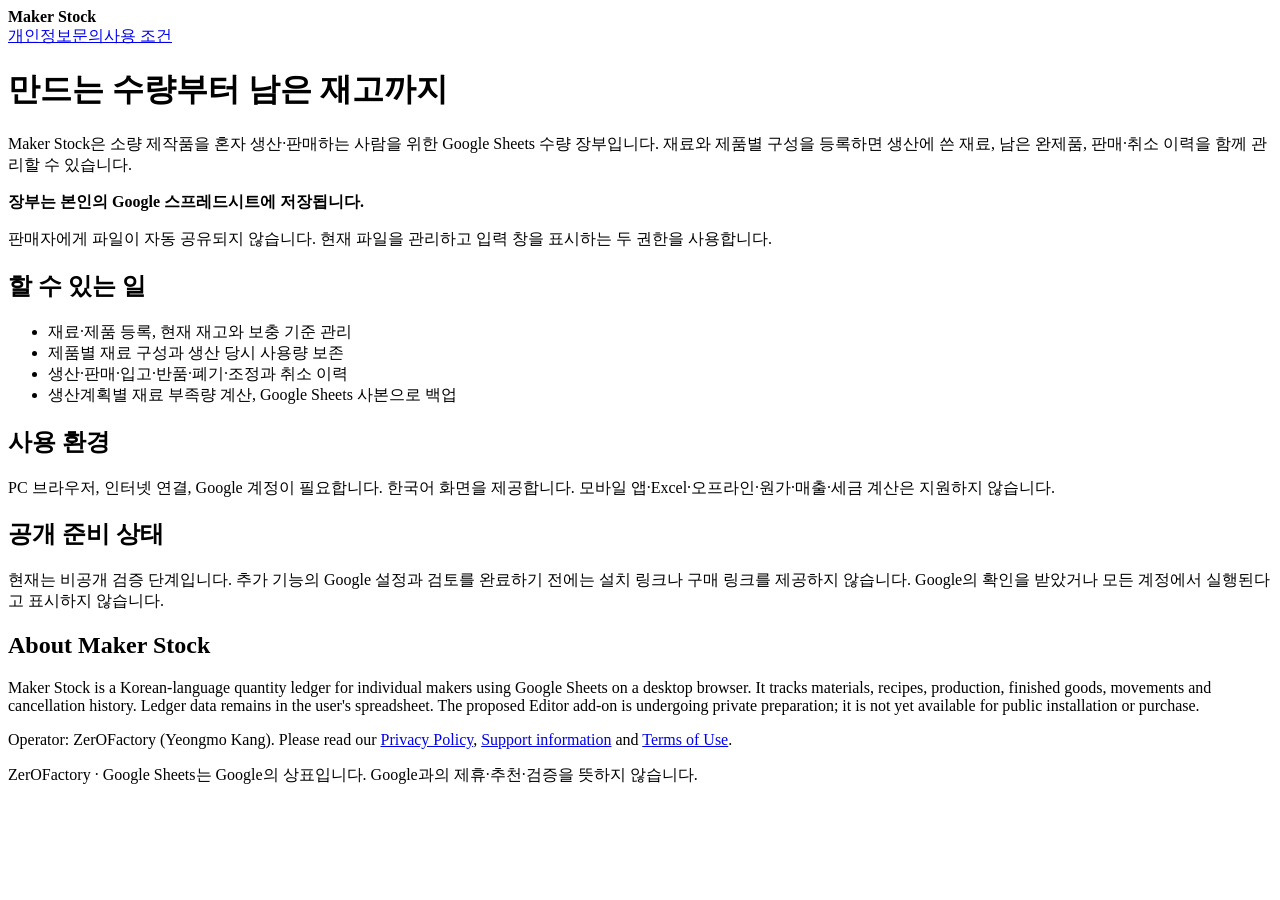
==== index.html @ 9075e79e "Publish Maker Stock product information" ====
<!doctype html><html lang="ko"><head><meta charset="utf-8"><meta name="viewport" content="width=device-width,initial-scale=1"><title>Maker Stock · 생산·재료 재고 장부</title><link rel="stylesheet" href="style.css"></head><body><header><strong>Maker Stock</strong><nav aria-label="주요 안내"><a href="privacy.html">개인정보</a><a href="support.html">문의</a><a href="terms.html">사용 조건</a></nav></header><main><h1>만드는 수량부터 남은 재고까지</h1><p>Maker Stock은 소량 제작품을 혼자 생산·판매하는 사람을 위한 Google Sheets 수량 장부입니다. 재료와 제품별 구성을 등록하면 생산에 쓴 재료, 남은 완제품, 판매·취소 이력을 함께 관리할 수 있습니다.</p><div class="summary"><strong>장부는 본인의 Google 스프레드시트에 저장됩니다.</strong><p>판매자에게 파일이 자동 공유되지 않습니다. 현재 파일을 관리하고 입력 창을 표시하는 두 권한을 사용합니다.</p></div><h2>할 수 있는 일</h2><ul><li>재료·제품 등록, 현재 재고와 보충 기준 관리</li><li>제품별 재료 구성과 생산 당시 사용량 보존</li><li>생산·판매·입고·반품·폐기·조정과 취소 이력</li><li>생산계획별 재료 부족량 계산, Google Sheets 사본으로 백업</li></ul><h2>사용 환경</h2><p>PC 브라우저, 인터넷 연결, Google 계정이 필요합니다. 한국어 화면을 제공합니다. 모바일 앱·Excel·오프라인·원가·매출·세금 계산은 지원하지 않습니다.</p><h2>공개 준비 상태</h2><p>현재는 비공개 검증 단계입니다. 추가 기능의 Google 설정과 검토를 완료하기 전에는 설치 링크나 구매 링크를 제공하지 않습니다. Google의 확인을 받았거나 모든 계정에서 실행된다고 표시하지 않습니다.</p><section lang="en"><h2>About Maker Stock</h2><p>Maker Stock is a Korean-language quantity ledger for individual makers using Google Sheets on a desktop browser. It tracks materials, recipes, production, finished goods, movements and cancellation history. Ledger data remains in the user's spreadsheet. The proposed Editor add-on is undergoing private preparation; it is not yet available for public installation or purchase.</p><p>Operator: ZerOFactory (Yeongmo Kang). Please read our <a href="privacy.html#english">Privacy Policy</a>, <a href="support.html">Support information</a> and <a href="terms.html">Terms of Use</a>.</p></section></main><footer>ZerOFactory · Google Sheets는 Google의 상표입니다. Google과의 제휴·추천·검증을 뜻하지 않습니다.</footer></body></html>
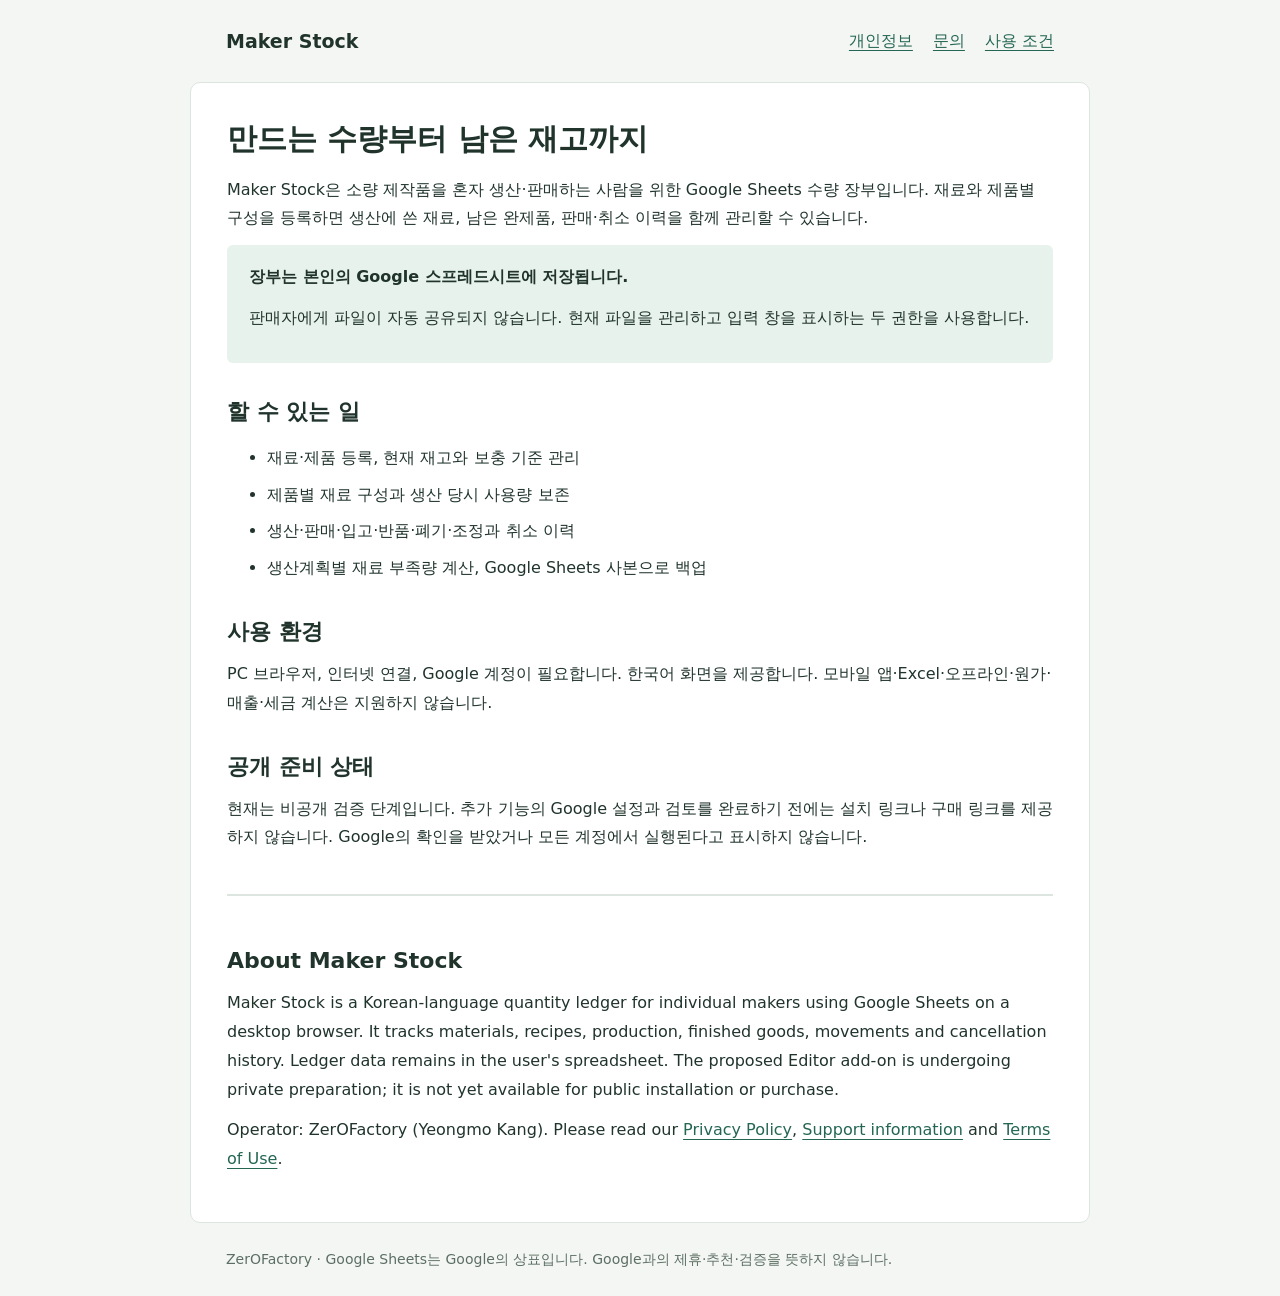
==== commit e7e1077f: "Verify Maker Stock documentation ownership" ====
--- a/index.html
+++ b/index.html
@@ -1 +1 @@
-<!doctype html><html lang="ko"><head><meta charset="utf-8"><meta name="viewport" content="width=device-width,initial-scale=1"><title>Maker Stock · 생산·재료 재고 장부</title><link rel="stylesheet" href="style.css"></head><body><header><strong>Maker Stock</strong><nav aria-label="주요 안내"><a href="privacy.html">개인정보</a><a href="support.html">문의</a><a href="terms.html">사용 조건</a></nav></header><main><h1>만드는 수량부터 남은 재고까지</h1><p>Maker Stock은 소량 제작품을 혼자 생산·판매하는 사람을 위한 Google Sheets 수량 장부입니다. 재료와 제품별 구성을 등록하면 생산에 쓴 재료, 남은 완제품, 판매·취소 이력을 함께 관리할 수 있습니다.</p><div class="summary"><strong>장부는 본인의 Google 스프레드시트에 저장됩니다.</strong><p>판매자에게 파일이 자동 공유되지 않습니다. 현재 파일을 관리하고 입력 창을 표시하는 두 권한을 사용합니다.</p></div><h2>할 수 있는 일</h2><ul><li>재료·제품 등록, 현재 재고와 보충 기준 관리</li><li>제품별 재료 구성과 생산 당시 사용량 보존</li><li>생산·판매·입고·반품·폐기·조정과 취소 이력</li><li>생산계획별 재료 부족량 계산, Google Sheets 사본으로 백업</li></ul><h2>사용 환경</h2><p>PC 브라우저, 인터넷 연결, Google 계정이 필요합니다. 한국어 화면을 제공합니다. 모바일 앱·Excel·오프라인·원가·매출·세금 계산은 지원하지 않습니다.</p><h2>공개 준비 상태</h2><p>현재는 비공개 검증 단계입니다. 추가 기능의 Google 설정과 검토를 완료하기 전에는 설치 링크나 구매 링크를 제공하지 않습니다. Google의 확인을 받았거나 모든 계정에서 실행된다고 표시하지 않습니다.</p><section lang="en"><h2>About Maker Stock</h2><p>Maker Stock is a Korean-language quantity ledger for individual makers using Google Sheets on a desktop browser. It tracks materials, recipes, production, finished goods, movements and cancellation history. Ledger data remains in the user's spreadsheet. The proposed Editor add-on is undergoing private preparation; it is not yet available for public installation or purchase.</p><p>Operator: ZerOFactory (Yeongmo Kang). Please read our <a href="privacy.html#english">Privacy Policy</a>, <a href="support.html">Support information</a> and <a href="terms.html">Terms of Use</a>.</p></section></main><footer>ZerOFactory · Google Sheets는 Google의 상표입니다. Google과의 제휴·추천·검증을 뜻하지 않습니다.</footer></body></html>
+<!doctype html><html lang="ko"><head><meta charset="utf-8"><meta name="viewport" content="width=device-width,initial-scale=1"><title>Maker Stock · 생산·재료 재고 장부</title><link rel="stylesheet" href="style.css"><meta name="google-site-verification" content="T2JCr-J_T_pqVKp1oH4stgGnAm1h7gl-puTuQ-lnNH0" /></head><body><header><strong>Maker Stock</strong><nav aria-label="주요 안내"><a href="privacy.html">개인정보</a><a href="support.html">문의</a><a href="terms.html">사용 조건</a></nav></header><main><h1>만드는 수량부터 남은 재고까지</h1><p>Maker Stock은 소량 제작품을 혼자 생산·판매하는 사람을 위한 Google Sheets 수량 장부입니다. 재료와 제품별 구성을 등록하면 생산에 쓴 재료, 남은 완제품, 판매·취소 이력을 함께 관리할 수 있습니다.</p><div class="summary"><strong>장부는 본인의 Google 스프레드시트에 저장됩니다.</strong><p>판매자에게 파일이 자동 공유되지 않습니다. 현재 파일을 관리하고 입력 창을 표시하는 두 권한을 사용합니다.</p></div><h2>할 수 있는 일</h2><ul><li>재료·제품 등록, 현재 재고와 보충 기준 관리</li><li>제품별 재료 구성과 생산 당시 사용량 보존</li><li>생산·판매·입고·반품·폐기·조정과 취소 이력</li><li>생산계획별 재료 부족량 계산, Google Sheets 사본으로 백업</li></ul><h2>사용 환경</h2><p>PC 브라우저, 인터넷 연결, Google 계정이 필요합니다. 한국어 화면을 제공합니다. 모바일 앱·Excel·오프라인·원가·매출·세금 계산은 지원하지 않습니다.</p><h2>공개 준비 상태</h2><p>현재는 비공개 검증 단계입니다. 추가 기능의 Google 설정과 검토를 완료하기 전에는 설치 링크나 구매 링크를 제공하지 않습니다. Google의 확인을 받았거나 모든 계정에서 실행된다고 표시하지 않습니다.</p><section lang="en"><h2>About Maker Stock</h2><p>Maker Stock is a Korean-language quantity ledger for individual makers using Google Sheets on a desktop browser. It tracks materials, recipes, production, finished goods, movements and cancellation history. Ledger data remains in the user's spreadsheet. The proposed Editor add-on is undergoing private preparation; it is not yet available for public installation or purchase.</p><p>Operator: ZerOFactory (Yeongmo Kang). Please read our <a href="privacy.html#english">Privacy Policy</a>, <a href="support.html">Support information</a> and <a href="terms.html">Terms of Use</a>.</p></section></main><footer>ZerOFactory · Google Sheets는 Google의 상표입니다. Google과의 제휴·추천·검증을 뜻하지 않습니다.</footer></body></html>
--- a/style.css
+++ b/style.css
@@ -0,0 +1 @@
+:root{color-scheme:light;--ink:#20342c;--muted:#5c6f64;--line:#dce5df;--paper:#fff;--canvas:#f4f6f3;--green:#246653}*{box-sizing:border-box}body{margin:0;background:var(--canvas);color:var(--ink);font:16px/1.8 system-ui,"Malgun Gothic",sans-serif}header,main,footer{max-width:900px;margin:auto;padding:24px 36px}header{display:flex;gap:28px;justify-content:space-between;align-items:center}header strong{font-size:19px}nav{display:flex;flex-wrap:wrap;gap:20px}a{color:var(--green);text-underline-offset:4px}main{background:var(--paper);border:1px solid var(--line);border-radius:10px;padding:36px}h1{font-size:30px;line-height:1.35;margin:0 0 16px}h2{font-size:22px;line-height:1.5;margin:32px 0 12px}h3{font-size:18px;margin:24px 0 8px}p{margin:12px 0}li{margin:8px 0}.meta,footer{color:var(--muted);font-size:14px}.notice{background:#fff5db;border-left:4px solid #aa7c17;padding:14px 18px;margin:0 0 24px}.summary{background:#e7f2ec;border-radius:6px;padding:18px 22px}.table{overflow-x:auto}table{width:100%;border-collapse:collapse;font-size:15px}th,td{padding:12px;text-align:left;vertical-align:top;border-bottom:1px solid var(--line)}th{background:var(--canvas)}th:first-child{width:25%}code{overflow-wrap:anywhere;font-size:.88em}section[lang=en]{border-top:2px solid var(--line);margin-top:42px;padding-top:16px}a:focus-visible{outline:3px solid #aa7c17;outline-offset:4px}@media(max-width:650px){header{display:block}nav{margin-top:12px;gap:14px}header,main,footer{padding:22px}main{border:0;border-radius:0}h1{font-size:26px}}@media print{header nav,.notice{display:none}body{background:white}main{border:0;padding:0}header,main,footer{max-width:none}h2,h3{break-after:avoid}tr,li{break-inside:avoid}a{color:inherit}}
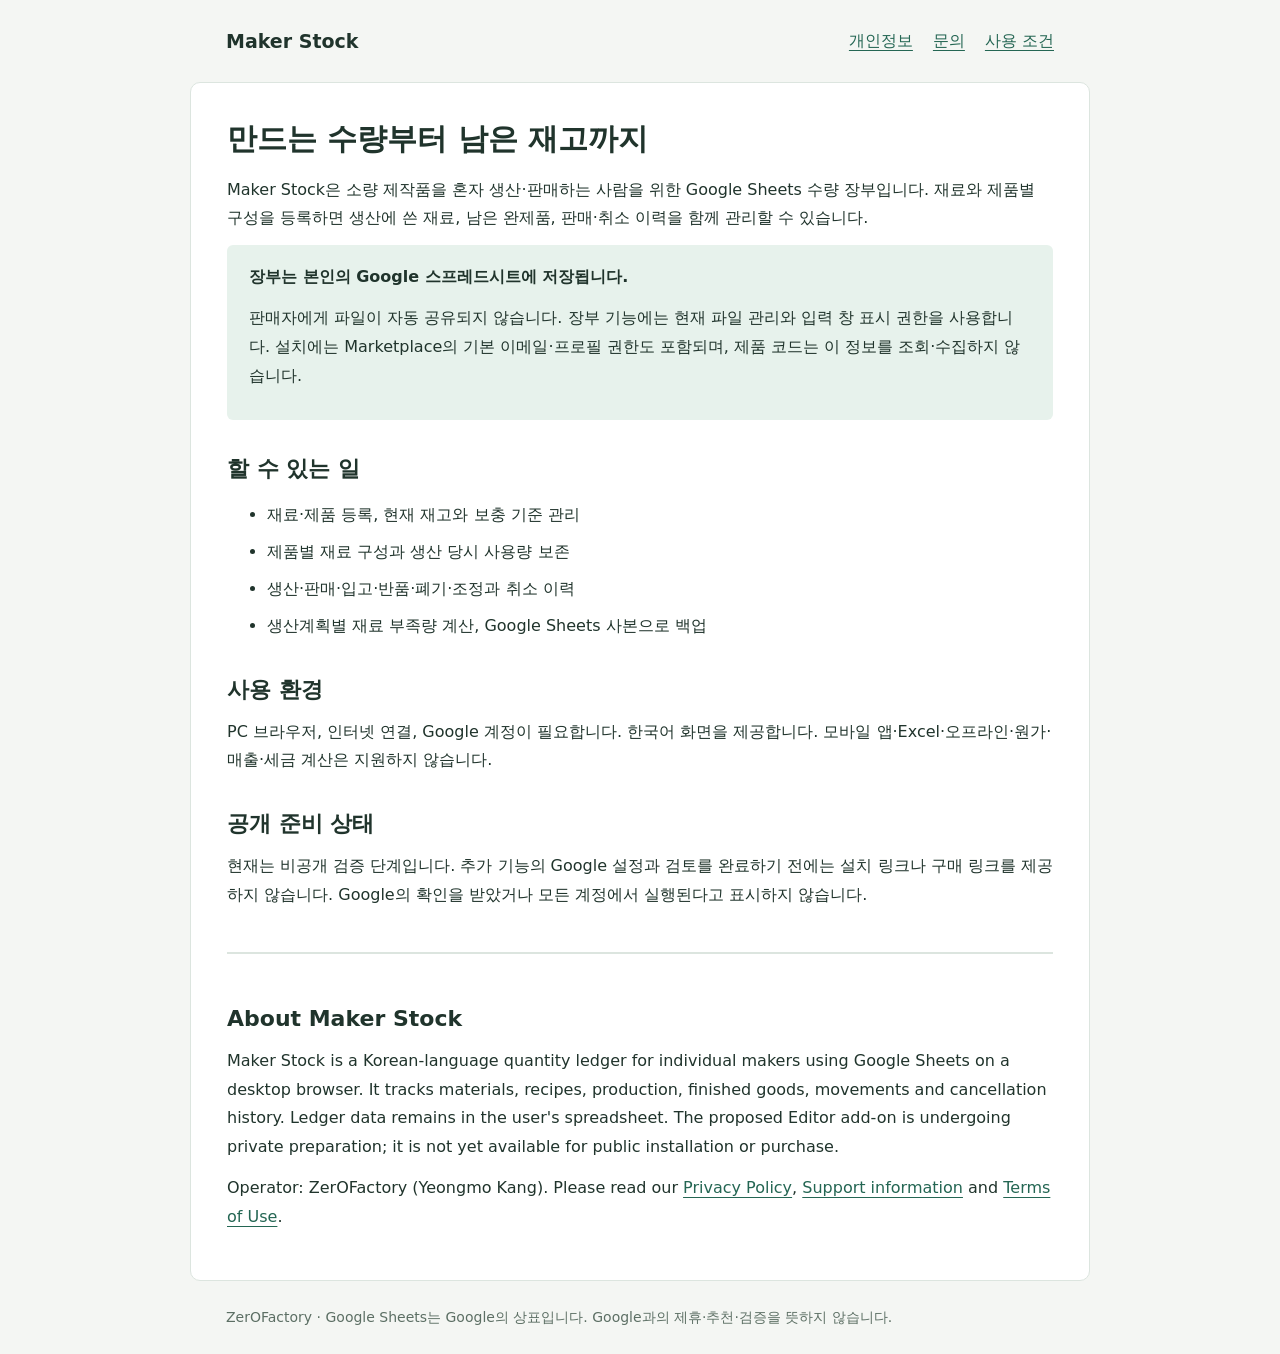
==== commit df49afa4: "Align Maker Stock installation permission disclosure" ====
--- a/index.html
+++ b/index.html
@@ -1 +1 @@
-<!doctype html><html lang="ko"><head><meta charset="utf-8"><meta name="viewport" content="width=device-width,initial-scale=1"><title>Maker Stock · 생산·재료 재고 장부</title><link rel="stylesheet" href="style.css"><meta name="google-site-verification" content="T2JCr-J_T_pqVKp1oH4stgGnAm1h7gl-puTuQ-lnNH0" /></head><body><header><strong>Maker Stock</strong><nav aria-label="주요 안내"><a href="privacy.html">개인정보</a><a href="support.html">문의</a><a href="terms.html">사용 조건</a></nav></header><main><h1>만드는 수량부터 남은 재고까지</h1><p>Maker Stock은 소량 제작품을 혼자 생산·판매하는 사람을 위한 Google Sheets 수량 장부입니다. 재료와 제품별 구성을 등록하면 생산에 쓴 재료, 남은 완제품, 판매·취소 이력을 함께 관리할 수 있습니다.</p><div class="summary"><strong>장부는 본인의 Google 스프레드시트에 저장됩니다.</strong><p>판매자에게 파일이 자동 공유되지 않습니다. 현재 파일을 관리하고 입력 창을 표시하는 두 권한을 사용합니다.</p></div><h2>할 수 있는 일</h2><ul><li>재료·제품 등록, 현재 재고와 보충 기준 관리</li><li>제품별 재료 구성과 생산 당시 사용량 보존</li><li>생산·판매·입고·반품·폐기·조정과 취소 이력</li><li>생산계획별 재료 부족량 계산, Google Sheets 사본으로 백업</li></ul><h2>사용 환경</h2><p>PC 브라우저, 인터넷 연결, Google 계정이 필요합니다. 한국어 화면을 제공합니다. 모바일 앱·Excel·오프라인·원가·매출·세금 계산은 지원하지 않습니다.</p><h2>공개 준비 상태</h2><p>현재는 비공개 검증 단계입니다. 추가 기능의 Google 설정과 검토를 완료하기 전에는 설치 링크나 구매 링크를 제공하지 않습니다. Google의 확인을 받았거나 모든 계정에서 실행된다고 표시하지 않습니다.</p><section lang="en"><h2>About Maker Stock</h2><p>Maker Stock is a Korean-language quantity ledger for individual makers using Google Sheets on a desktop browser. It tracks materials, recipes, production, finished goods, movements and cancellation history. Ledger data remains in the user's spreadsheet. The proposed Editor add-on is undergoing private preparation; it is not yet available for public installation or purchase.</p><p>Operator: ZerOFactory (Yeongmo Kang). Please read our <a href="privacy.html#english">Privacy Policy</a>, <a href="support.html">Support information</a> and <a href="terms.html">Terms of Use</a>.</p></section></main><footer>ZerOFactory · Google Sheets는 Google의 상표입니다. Google과의 제휴·추천·검증을 뜻하지 않습니다.</footer></body></html>
+<!doctype html><html lang="ko"><head><meta charset="utf-8"><meta name="viewport" content="width=device-width,initial-scale=1"><title>Maker Stock · 생산·재료 재고 장부</title><link rel="stylesheet" href="style.css"><meta name="google-site-verification" content="T2JCr-J_T_pqVKp1oH4stgGnAm1h7gl-puTuQ-lnNH0" /></head><body><header><strong>Maker Stock</strong><nav aria-label="주요 안내"><a href="privacy.html">개인정보</a><a href="support.html">문의</a><a href="terms.html">사용 조건</a></nav></header><main><h1>만드는 수량부터 남은 재고까지</h1><p>Maker Stock은 소량 제작품을 혼자 생산·판매하는 사람을 위한 Google Sheets 수량 장부입니다. 재료와 제품별 구성을 등록하면 생산에 쓴 재료, 남은 완제품, 판매·취소 이력을 함께 관리할 수 있습니다.</p><div class="summary"><strong>장부는 본인의 Google 스프레드시트에 저장됩니다.</strong><p>판매자에게 파일이 자동 공유되지 않습니다. 장부 기능에는 현재 파일 관리와 입력 창 표시 권한을 사용합니다. 설치에는 Marketplace의 기본 이메일·프로필 권한도 포함되며, 제품 코드는 이 정보를 조회·수집하지 않습니다.</p></div><h2>할 수 있는 일</h2><ul><li>재료·제품 등록, 현재 재고와 보충 기준 관리</li><li>제품별 재료 구성과 생산 당시 사용량 보존</li><li>생산·판매·입고·반품·폐기·조정과 취소 이력</li><li>생산계획별 재료 부족량 계산, Google Sheets 사본으로 백업</li></ul><h2>사용 환경</h2><p>PC 브라우저, 인터넷 연결, Google 계정이 필요합니다. 한국어 화면을 제공합니다. 모바일 앱·Excel·오프라인·원가·매출·세금 계산은 지원하지 않습니다.</p><h2>공개 준비 상태</h2><p>현재는 비공개 검증 단계입니다. 추가 기능의 Google 설정과 검토를 완료하기 전에는 설치 링크나 구매 링크를 제공하지 않습니다. Google의 확인을 받았거나 모든 계정에서 실행된다고 표시하지 않습니다.</p><section lang="en"><h2>About Maker Stock</h2><p>Maker Stock is a Korean-language quantity ledger for individual makers using Google Sheets on a desktop browser. It tracks materials, recipes, production, finished goods, movements and cancellation history. Ledger data remains in the user's spreadsheet. The proposed Editor add-on is undergoing private preparation; it is not yet available for public installation or purchase.</p><p>Operator: ZerOFactory (Yeongmo Kang). Please read our <a href="privacy.html#english">Privacy Policy</a>, <a href="support.html">Support information</a> and <a href="terms.html">Terms of Use</a>.</p></section></main><footer>ZerOFactory · Google Sheets는 Google의 상표입니다. Google과의 제휴·추천·검증을 뜻하지 않습니다.</footer></body></html>
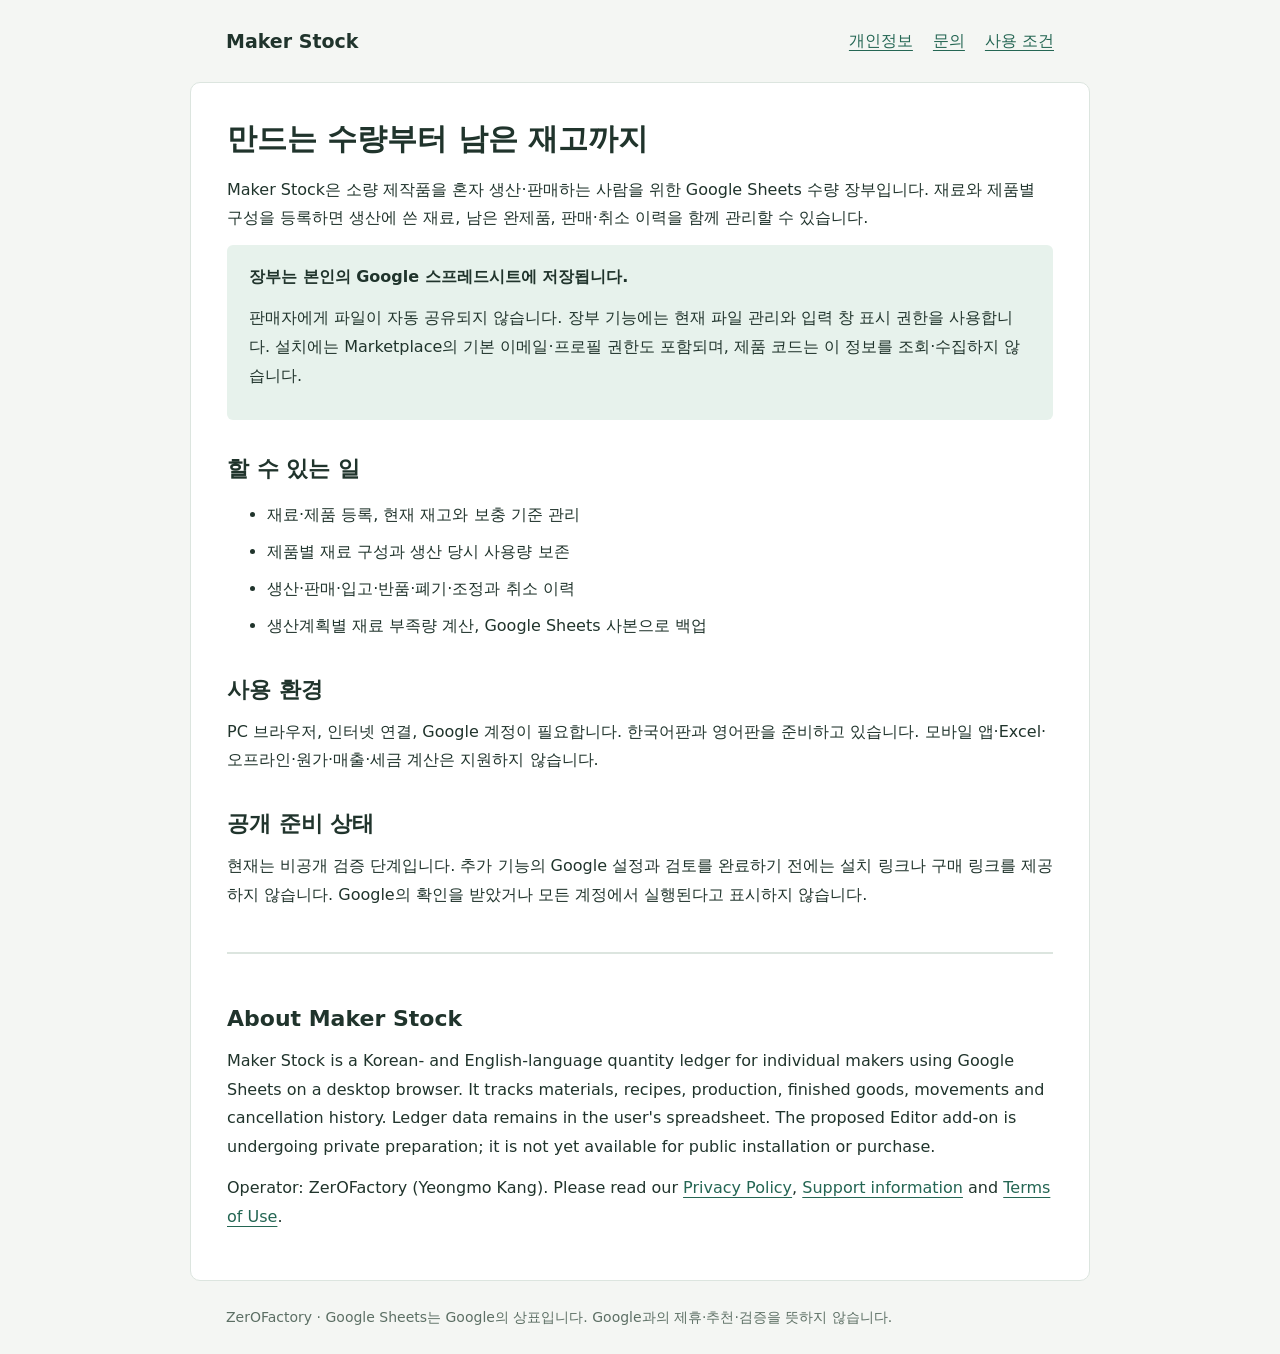
==== commit ebed1a8f: "Document Korean and English Maker Stock editions" ====
--- a/index.html
+++ b/index.html
@@ -1 +1 @@
-<!doctype html><html lang="ko"><head><meta charset="utf-8"><meta name="viewport" content="width=device-width,initial-scale=1"><title>Maker Stock · 생산·재료 재고 장부</title><link rel="stylesheet" href="style.css"><meta name="google-site-verification" content="T2JCr-J_T_pqVKp1oH4stgGnAm1h7gl-puTuQ-lnNH0" /></head><body><header><strong>Maker Stock</strong><nav aria-label="주요 안내"><a href="privacy.html">개인정보</a><a href="support.html">문의</a><a href="terms.html">사용 조건</a></nav></header><main><h1>만드는 수량부터 남은 재고까지</h1><p>Maker Stock은 소량 제작품을 혼자 생산·판매하는 사람을 위한 Google Sheets 수량 장부입니다. 재료와 제품별 구성을 등록하면 생산에 쓴 재료, 남은 완제품, 판매·취소 이력을 함께 관리할 수 있습니다.</p><div class="summary"><strong>장부는 본인의 Google 스프레드시트에 저장됩니다.</strong><p>판매자에게 파일이 자동 공유되지 않습니다. 장부 기능에는 현재 파일 관리와 입력 창 표시 권한을 사용합니다. 설치에는 Marketplace의 기본 이메일·프로필 권한도 포함되며, 제품 코드는 이 정보를 조회·수집하지 않습니다.</p></div><h2>할 수 있는 일</h2><ul><li>재료·제품 등록, 현재 재고와 보충 기준 관리</li><li>제품별 재료 구성과 생산 당시 사용량 보존</li><li>생산·판매·입고·반품·폐기·조정과 취소 이력</li><li>생산계획별 재료 부족량 계산, Google Sheets 사본으로 백업</li></ul><h2>사용 환경</h2><p>PC 브라우저, 인터넷 연결, Google 계정이 필요합니다. 한국어 화면을 제공합니다. 모바일 앱·Excel·오프라인·원가·매출·세금 계산은 지원하지 않습니다.</p><h2>공개 준비 상태</h2><p>현재는 비공개 검증 단계입니다. 추가 기능의 Google 설정과 검토를 완료하기 전에는 설치 링크나 구매 링크를 제공하지 않습니다. Google의 확인을 받았거나 모든 계정에서 실행된다고 표시하지 않습니다.</p><section lang="en"><h2>About Maker Stock</h2><p>Maker Stock is a Korean-language quantity ledger for individual makers using Google Sheets on a desktop browser. It tracks materials, recipes, production, finished goods, movements and cancellation history. Ledger data remains in the user's spreadsheet. The proposed Editor add-on is undergoing private preparation; it is not yet available for public installation or purchase.</p><p>Operator: ZerOFactory (Yeongmo Kang). Please read our <a href="privacy.html#english">Privacy Policy</a>, <a href="support.html">Support information</a> and <a href="terms.html">Terms of Use</a>.</p></section></main><footer>ZerOFactory · Google Sheets는 Google의 상표입니다. Google과의 제휴·추천·검증을 뜻하지 않습니다.</footer></body></html>
+<!doctype html><html lang="ko"><head><meta charset="utf-8"><meta name="viewport" content="width=device-width,initial-scale=1"><title>Maker Stock · 생산·재료 재고 장부</title><link rel="stylesheet" href="style.css"><meta name="google-site-verification" content="T2JCr-J_T_pqVKp1oH4stgGnAm1h7gl-puTuQ-lnNH0" /></head><body><header><strong>Maker Stock</strong><nav aria-label="주요 안내"><a href="privacy.html">개인정보</a><a href="support.html">문의</a><a href="terms.html">사용 조건</a></nav></header><main><h1>만드는 수량부터 남은 재고까지</h1><p>Maker Stock은 소량 제작품을 혼자 생산·판매하는 사람을 위한 Google Sheets 수량 장부입니다. 재료와 제품별 구성을 등록하면 생산에 쓴 재료, 남은 완제품, 판매·취소 이력을 함께 관리할 수 있습니다.</p><div class="summary"><strong>장부는 본인의 Google 스프레드시트에 저장됩니다.</strong><p>판매자에게 파일이 자동 공유되지 않습니다. 장부 기능에는 현재 파일 관리와 입력 창 표시 권한을 사용합니다. 설치에는 Marketplace의 기본 이메일·프로필 권한도 포함되며, 제품 코드는 이 정보를 조회·수집하지 않습니다.</p></div><h2>할 수 있는 일</h2><ul><li>재료·제품 등록, 현재 재고와 보충 기준 관리</li><li>제품별 재료 구성과 생산 당시 사용량 보존</li><li>생산·판매·입고·반품·폐기·조정과 취소 이력</li><li>생산계획별 재료 부족량 계산, Google Sheets 사본으로 백업</li></ul><h2>사용 환경</h2><p>PC 브라우저, 인터넷 연결, Google 계정이 필요합니다. 한국어판과 영어판을 준비하고 있습니다. 모바일 앱·Excel·오프라인·원가·매출·세금 계산은 지원하지 않습니다.</p><h2>공개 준비 상태</h2><p>현재는 비공개 검증 단계입니다. 추가 기능의 Google 설정과 검토를 완료하기 전에는 설치 링크나 구매 링크를 제공하지 않습니다. Google의 확인을 받았거나 모든 계정에서 실행된다고 표시하지 않습니다.</p><section lang="en"><h2>About Maker Stock</h2><p>Maker Stock is a Korean- and English-language quantity ledger for individual makers using Google Sheets on a desktop browser. It tracks materials, recipes, production, finished goods, movements and cancellation history. Ledger data remains in the user's spreadsheet. The proposed Editor add-on is undergoing private preparation; it is not yet available for public installation or purchase.</p><p>Operator: ZerOFactory (Yeongmo Kang). Please read our <a href="privacy.html#english">Privacy Policy</a>, <a href="support.html">Support information</a> and <a href="terms.html">Terms of Use</a>.</p></section></main><footer>ZerOFactory · Google Sheets는 Google의 상표입니다. Google과의 제휴·추천·검증을 뜻하지 않습니다.</footer></body></html>
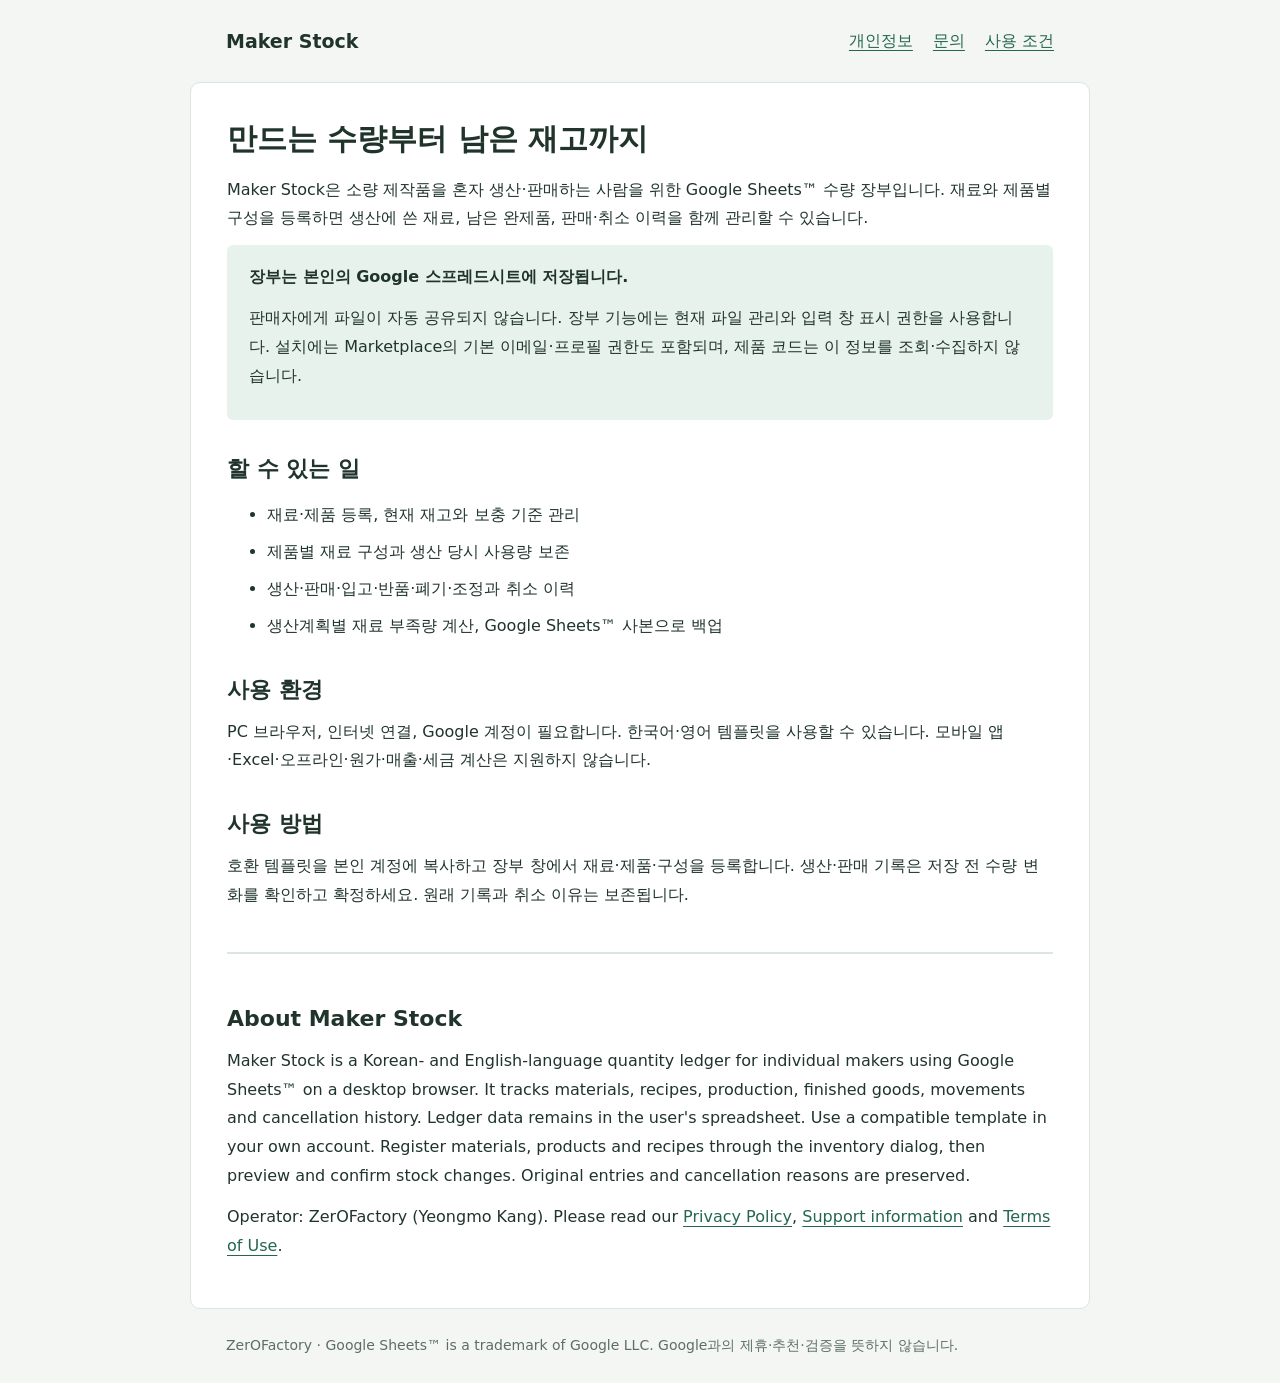
==== commit 04b27a0a: "Clarify Maker Stock usage and Google trademark attribution" ====
--- a/index.html
+++ b/index.html
@@ -1 +1 @@
-<!doctype html><html lang="ko"><head><meta charset="utf-8"><meta name="viewport" content="width=device-width,initial-scale=1"><title>Maker Stock · 생산·재료 재고 장부</title><link rel="stylesheet" href="style.css"><meta name="google-site-verification" content="T2JCr-J_T_pqVKp1oH4stgGnAm1h7gl-puTuQ-lnNH0" /></head><body><header><strong>Maker Stock</strong><nav aria-label="주요 안내"><a href="privacy.html">개인정보</a><a href="support.html">문의</a><a href="terms.html">사용 조건</a></nav></header><main><h1>만드는 수량부터 남은 재고까지</h1><p>Maker Stock은 소량 제작품을 혼자 생산·판매하는 사람을 위한 Google Sheets 수량 장부입니다. 재료와 제품별 구성을 등록하면 생산에 쓴 재료, 남은 완제품, 판매·취소 이력을 함께 관리할 수 있습니다.</p><div class="summary"><strong>장부는 본인의 Google 스프레드시트에 저장됩니다.</strong><p>판매자에게 파일이 자동 공유되지 않습니다. 장부 기능에는 현재 파일 관리와 입력 창 표시 권한을 사용합니다. 설치에는 Marketplace의 기본 이메일·프로필 권한도 포함되며, 제품 코드는 이 정보를 조회·수집하지 않습니다.</p></div><h2>할 수 있는 일</h2><ul><li>재료·제품 등록, 현재 재고와 보충 기준 관리</li><li>제품별 재료 구성과 생산 당시 사용량 보존</li><li>생산·판매·입고·반품·폐기·조정과 취소 이력</li><li>생산계획별 재료 부족량 계산, Google Sheets 사본으로 백업</li></ul><h2>사용 환경</h2><p>PC 브라우저, 인터넷 연결, Google 계정이 필요합니다. 한국어판과 영어판을 준비하고 있습니다. 모바일 앱·Excel·오프라인·원가·매출·세금 계산은 지원하지 않습니다.</p><h2>공개 준비 상태</h2><p>현재는 비공개 검증 단계입니다. 추가 기능의 Google 설정과 검토를 완료하기 전에는 설치 링크나 구매 링크를 제공하지 않습니다. Google의 확인을 받았거나 모든 계정에서 실행된다고 표시하지 않습니다.</p><section lang="en"><h2>About Maker Stock</h2><p>Maker Stock is a Korean- and English-language quantity ledger for individual makers using Google Sheets on a desktop browser. It tracks materials, recipes, production, finished goods, movements and cancellation history. Ledger data remains in the user's spreadsheet. The proposed Editor add-on is undergoing private preparation; it is not yet available for public installation or purchase.</p><p>Operator: ZerOFactory (Yeongmo Kang). Please read our <a href="privacy.html#english">Privacy Policy</a>, <a href="support.html">Support information</a> and <a href="terms.html">Terms of Use</a>.</p></section></main><footer>ZerOFactory · Google Sheets는 Google의 상표입니다. Google과의 제휴·추천·검증을 뜻하지 않습니다.</footer></body></html>
+<!doctype html><html lang="ko"><head><meta charset="utf-8"><meta name="viewport" content="width=device-width,initial-scale=1"><title>Maker Stock · 생산·재료 재고 장부</title><link rel="stylesheet" href="style.css"><meta name="google-site-verification" content="T2JCr-J_T_pqVKp1oH4stgGnAm1h7gl-puTuQ-lnNH0" /></head><body><header><strong>Maker Stock</strong><nav aria-label="주요 안내"><a href="privacy.html">개인정보</a><a href="support.html">문의</a><a href="terms.html">사용 조건</a></nav></header><main><h1>만드는 수량부터 남은 재고까지</h1><p>Maker Stock은 소량 제작품을 혼자 생산·판매하는 사람을 위한 Google Sheets™ 수량 장부입니다. 재료와 제품별 구성을 등록하면 생산에 쓴 재료, 남은 완제품, 판매·취소 이력을 함께 관리할 수 있습니다.</p><div class="summary"><strong>장부는 본인의 Google 스프레드시트에 저장됩니다.</strong><p>판매자에게 파일이 자동 공유되지 않습니다. 장부 기능에는 현재 파일 관리와 입력 창 표시 권한을 사용합니다. 설치에는 Marketplace의 기본 이메일·프로필 권한도 포함되며, 제품 코드는 이 정보를 조회·수집하지 않습니다.</p></div><h2>할 수 있는 일</h2><ul><li>재료·제품 등록, 현재 재고와 보충 기준 관리</li><li>제품별 재료 구성과 생산 당시 사용량 보존</li><li>생산·판매·입고·반품·폐기·조정과 취소 이력</li><li>생산계획별 재료 부족량 계산, Google Sheets™ 사본으로 백업</li></ul><h2>사용 환경</h2><p>PC 브라우저, 인터넷 연결, Google 계정이 필요합니다. 한국어·영어 템플릿을 사용할 수 있습니다. 모바일 앱·Excel·오프라인·원가·매출·세금 계산은 지원하지 않습니다.</p><h2>사용 방법</h2><p>호환 템플릿을 본인 계정에 복사하고 장부 창에서 재료·제품·구성을 등록합니다. 생산·판매 기록은 저장 전 수량 변화를 확인하고 확정하세요. 원래 기록과 취소 이유는 보존됩니다.</p><section lang="en"><h2>About Maker Stock</h2><p>Maker Stock is a Korean- and English-language quantity ledger for individual makers using Google Sheets™ on a desktop browser. It tracks materials, recipes, production, finished goods, movements and cancellation history. Ledger data remains in the user's spreadsheet. Use a compatible template in your own account. Register materials, products and recipes through the inventory dialog, then preview and confirm stock changes. Original entries and cancellation reasons are preserved.</p><p>Operator: ZerOFactory (Yeongmo Kang). Please read our <a href="privacy.html#english">Privacy Policy</a>, <a href="support.html">Support information</a> and <a href="terms.html">Terms of Use</a>.</p></section></main><footer>ZerOFactory · Google Sheets™ is a trademark of Google LLC. Google과의 제휴·추천·검증을 뜻하지 않습니다.</footer></body></html>
